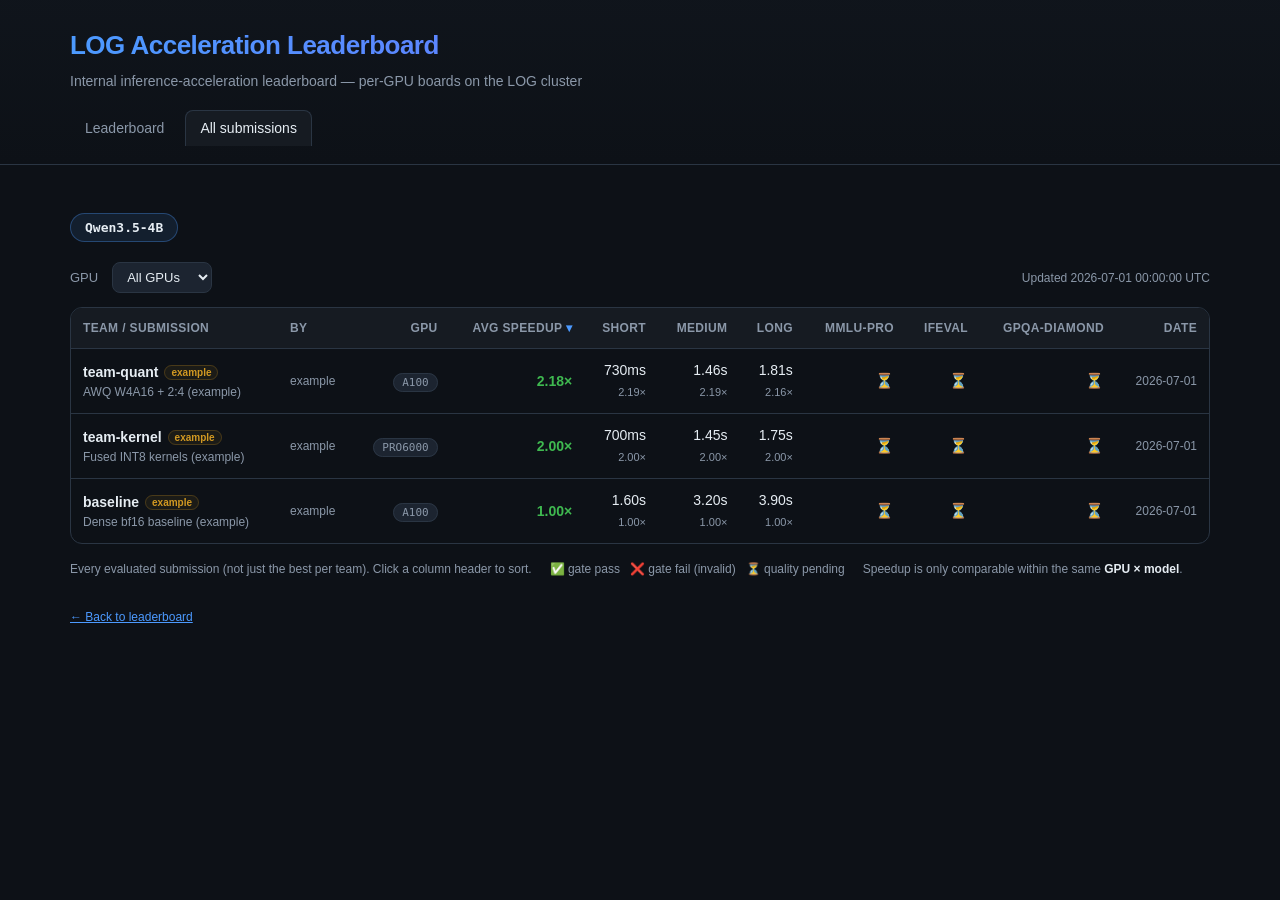
==== docs/submissions.html @ 7dc38eb7 "init: LOG Acceleration Leaderboard Per-(GPU, model) leaderboard with model sub-tabs (pick a model → " ====
<!DOCTYPE html>
<html lang="en">
<head>
  <meta charset="utf-8" />
  <meta name="viewport" content="width=device-width, initial-scale=1" />
  <title>All submissions — LOG Acceleration Leaderboard</title>
  <link rel="stylesheet" href="./assets/style.css" />
</head>
<body>
  <header class="hero">
    <div class="hero-inner">
      <h1 data-cfg-title>LOG Acceleration Leaderboard</h1>
      <p data-cfg-subtitle></p>
      <nav class="tabs">
        <a href="./index.html">Leaderboard</a>
        <a href="./submissions.html" class="active">All submissions</a>
      </nav>
    </div>
  </header>

  <main class="wrap">
    <!-- model selector (sub-tabs) -->
    <div class="subtabs" id="model-tabs"></div>

    <div class="toolbar">
      <label for="gpu-filter">GPU</label>
      <select id="gpu-filter"></select>
      <div class="spacer"></div>
      <div class="updated" id="updated"></div>
    </div>

    <!-- flat table of every evaluated run (GPU + Model columns, filterable) -->
    <div id="subs"></div>

    <div class="legend">
      <span>Every evaluated submission (not just the best per team). Click a column header to sort.</span>
      <span><b>✅</b> gate pass &nbsp; <b>❌</b> gate fail (invalid) &nbsp; <b>⏳</b> quality pending</span>
      <span>Speedup is only comparable within the same <b>GPU × model</b>.</span>
    </div>

    <div class="footer">
      <p><a href="./index.html">&larr; Back to leaderboard</a></p>
    </div>
  </main>

  <script src="./assets/app.js"></script>
</body>
</html>
---- docs/assets/style.css ----
:root {
  --bg: #0d1117;
  --panel: #161b22;
  --panel-2: #1c2430;
  --border: #2a3543;
  --text: #e6edf3;
  --muted: #8b98a9;
  --accent: #4c9aff;
  --accent-2: #7c5cff;
  --good: #3fb950;
  --bad: #f85149;
  --pending: #d29922;
  --row-hover: #1b2431;
  --gold: #e3b341;
  --silver: #adbac7;
  --bronze: #cd7f32;
}

* { box-sizing: border-box; }

body {
  margin: 0;
  background: var(--bg);
  color: var(--text);
  font-family: -apple-system, BlinkMacSystemFont, "Segoe UI", Roboto, Helvetica, Arial, sans-serif;
  font-size: 14px;
  line-height: 1.5;
}

.wrap { max-width: 1180px; margin: 0 auto; padding: 28px 20px 80px; }

header.hero {
  border-bottom: 1px solid var(--border);
  background: linear-gradient(180deg, #12182080, transparent);
}
.hero-inner { max-width: 1180px; margin: 0 auto; padding: 26px 20px 18px; }
.hero h1 {
  margin: 0;
  font-size: 26px;
  letter-spacing: -0.02em;
  background: linear-gradient(90deg, var(--accent), var(--accent-2));
  -webkit-background-clip: text;
  background-clip: text;
  -webkit-text-fill-color: transparent;
}
.hero p { margin: 6px 0 0; color: var(--muted); }
.hero .model-chip {
  display: inline-block;
  margin-top: 12px;
  padding: 3px 10px;
  font-size: 12px;
  font-family: ui-monospace, SFMono-Regular, Menlo, monospace;
  color: var(--accent);
  background: #4c9aff1a;
  border: 1px solid #4c9aff40;
  border-radius: 999px;
}

nav.tabs { display: flex; gap: 6px; margin-top: 18px; }
nav.tabs a {
  padding: 7px 14px;
  color: var(--muted);
  text-decoration: none;
  border-radius: 8px 8px 0 0;
  border: 1px solid transparent;
  border-bottom: none;
  font-weight: 500;
}
nav.tabs a.active { color: var(--text); background: var(--panel); border-color: var(--border); }
nav.tabs a:hover { color: var(--text); }

.toolbar {
  display: flex;
  align-items: center;
  gap: 14px;
  flex-wrap: wrap;
  margin: 20px 0 14px;
}
.toolbar label { color: var(--muted); font-size: 13px; }
.toolbar select, .toolbar input {
  background: var(--panel-2);
  color: var(--text);
  border: 1px solid var(--border);
  border-radius: 8px;
  padding: 6px 10px;
  font-size: 13px;
}
.toolbar .spacer { flex: 1; }
.toolbar .updated { color: var(--muted); font-size: 12px; }

.table-scroll { overflow-x: auto; border: 1px solid var(--border); border-radius: 12px; }
table { width: 100%; border-collapse: collapse; min-width: 860px; }
thead th {
  position: sticky; top: 0;
  background: var(--panel);
  color: var(--muted);
  text-align: right;
  font-weight: 600;
  font-size: 12px;
  text-transform: uppercase;
  letter-spacing: 0.03em;
  padding: 11px 12px;
  border-bottom: 1px solid var(--border);
  white-space: nowrap;
  cursor: pointer;
  user-select: none;
}
thead th.left { text-align: left; }
thead th.sorted::after { content: " \25be"; color: var(--accent); }
thead th.sorted.asc::after { content: " \25b4"; }
tbody td {
  padding: 11px 12px;
  border-bottom: 1px solid var(--border);
  text-align: right;
  white-space: nowrap;
  font-variant-numeric: tabular-nums;
}
tbody td.left { text-align: left; }
tbody tr:last-child td { border-bottom: none; }
tbody tr:hover { background: var(--row-hover); }
tbody tr.invalid { opacity: 0.5; }
tbody tr.invalid .team-name { text-decoration: line-through; }

.rank { font-weight: 700; color: var(--muted); }
.rank.r1 { color: var(--gold); }
.rank.r2 { color: var(--silver); }
.rank.r3 { color: var(--bronze); }

.team-name { font-weight: 600; }
.sub-name { color: var(--muted); font-size: 12px; }
.submitter { color: var(--muted); font-size: 12px; }

.gpu-pill {
  font-family: ui-monospace, SFMono-Regular, Menlo, monospace;
  font-size: 11px;
  padding: 2px 8px;
  border-radius: 999px;
  background: var(--panel-2);
  border: 1px solid var(--border);
  color: var(--muted);
}

.speedup { font-weight: 700; color: var(--good); }
.speedup.none { color: var(--muted); font-weight: 400; }
.ms { color: var(--text); }
.sub-speedup { color: var(--muted); font-size: 11px; }

.gate { font-size: 15px; }
.gate.pass { color: var(--good); }
.gate.fail { color: var(--bad); }
.gate.pending { color: var(--pending); }

.example-flag {
  font-size: 10px;
  color: var(--pending);
  border: 1px solid #d2992240;
  background: #d2992212;
  padding: 1px 6px;
  border-radius: 999px;
  margin-left: 6px;
  vertical-align: middle;
}

.subtabs { display: flex; gap: 6px; flex-wrap: wrap; margin: 20px 0 4px; }
.subtab {
  padding: 6px 14px;
  font-size: 13px;
  font-weight: 600;
  color: var(--muted);
  background: var(--panel-2);
  border: 1px solid var(--border);
  border-radius: 999px;
  cursor: pointer;
  font-family: ui-monospace, SFMono-Regular, Menlo, monospace;
}
.subtab:hover { color: var(--text); }
.subtab.active { color: var(--text); background: #4c9aff1a; border-color: #4c9aff55; }

.board { margin-top: 30px; }
.board:first-of-type { margin-top: 6px; }
.board-head {
  display: flex; align-items: baseline; justify-content: space-between;
  gap: 14px; flex-wrap: wrap; margin: 0 2px 10px;
}
.board-title { margin: 0; font-size: 18px; letter-spacing: -0.01em; }
.board-title .board-model { color: var(--muted); font-weight: 500; font-size: 14px; margin-left: 8px; }
.board-note { color: var(--muted); font-size: 12px; }
.board-note code { font-size: 11px; }

.legend { margin-top: 16px; color: var(--muted); font-size: 12px; display: flex; gap: 18px; flex-wrap: wrap; }
.legend span b { color: var(--text); font-weight: 600; }

.empty { padding: 40px; text-align: center; color: var(--muted); }
.footer { margin-top: 30px; color: var(--muted); font-size: 12px; }
.footer a { color: var(--accent); }
a { color: var(--accent); }
code { font-family: ui-monospace, SFMono-Regular, Menlo, monospace; background: var(--panel-2); padding: 1px 5px; border-radius: 5px; font-size: 12px; }
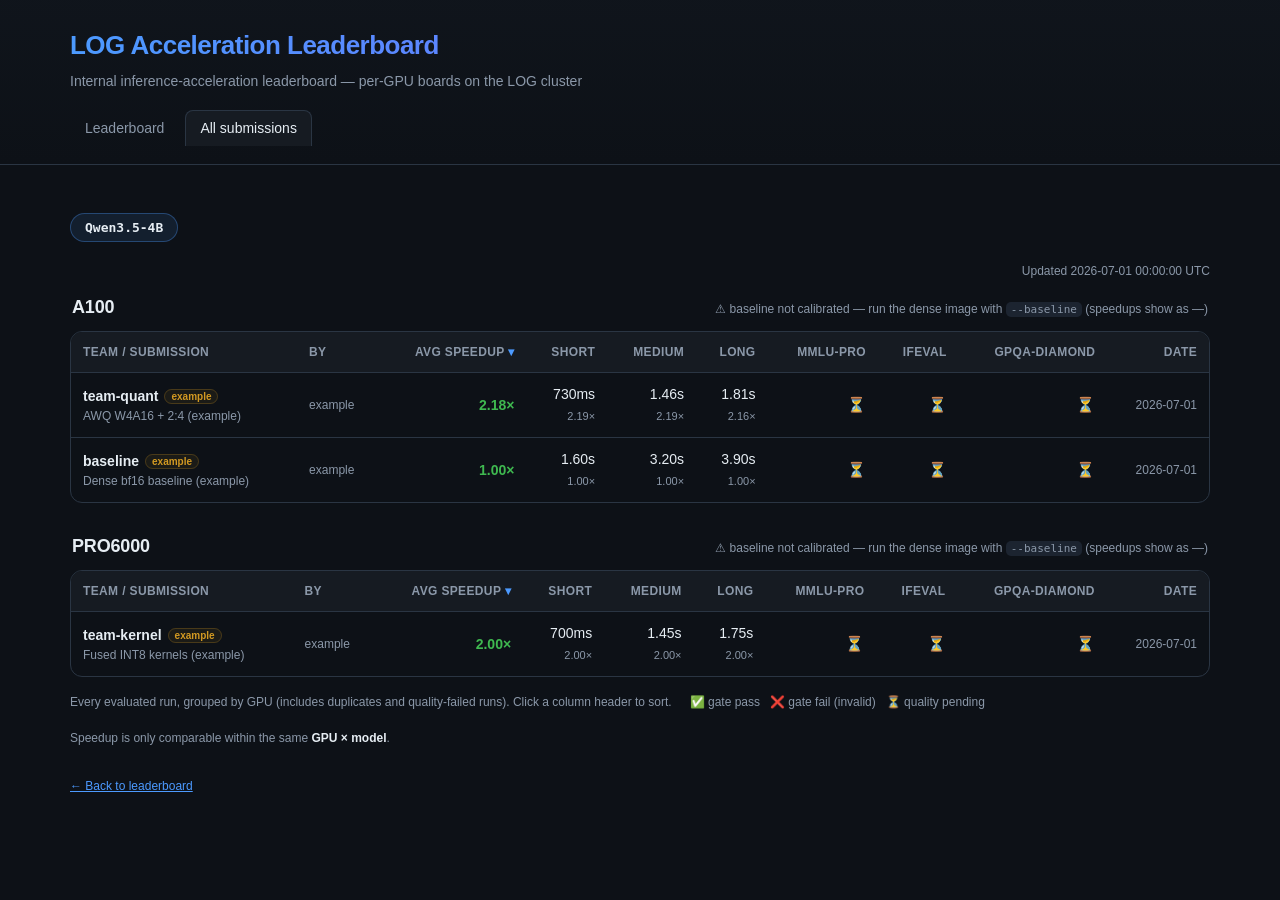
==== commit 148b263f: "submissions: per-GPU boards matching the leaderboard layout All submissions page now mirrors the lea" ====
--- a/docs/submissions.html
+++ b/docs/submissions.html
@@ -23,8 +23,6 @@
     <div class="subtabs" id="model-tabs"></div>
 
     <div class="toolbar">
-      <label for="gpu-filter">GPU</label>
-      <select id="gpu-filter"></select>
       <div class="spacer"></div>
       <div class="updated" id="updated"></div>
     </div>
@@ -33,7 +31,7 @@
     <div id="subs"></div>
 
     <div class="legend">
-      <span>Every evaluated submission (not just the best per team). Click a column header to sort.</span>
+      <span>Every evaluated run, grouped by GPU (includes duplicates and quality-failed runs). Click a column header to sort.</span>
       <span><b>✅</b> gate pass &nbsp; <b>❌</b> gate fail (invalid) &nbsp; <b>⏳</b> quality pending</span>
       <span>Speedup is only comparable within the same <b>GPU × model</b>.</span>
     </div>
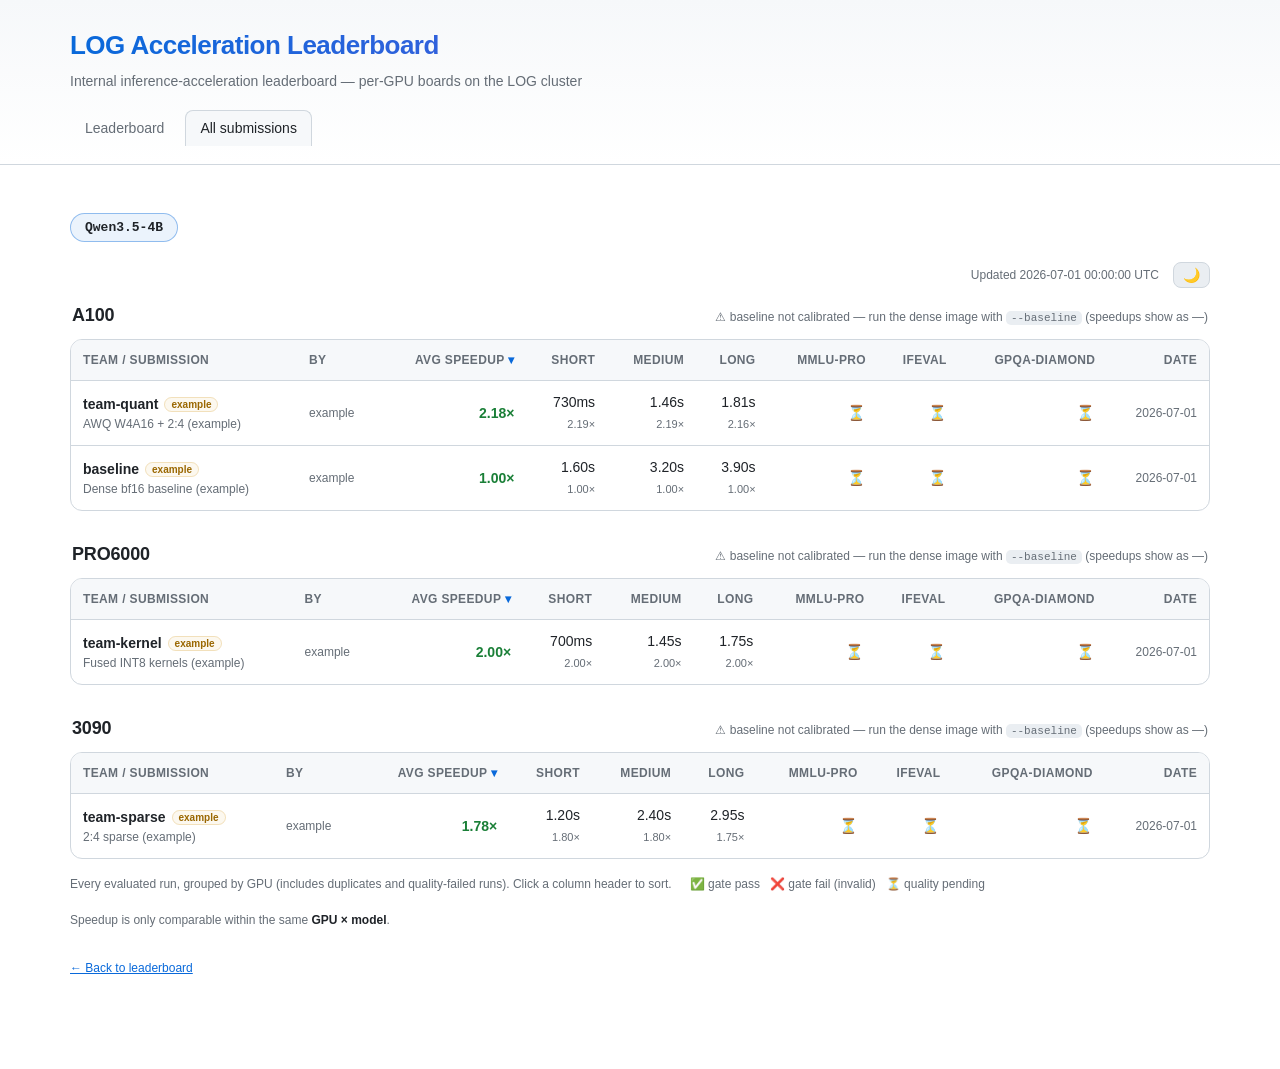
==== commit 0d6fdbce: "add light/dark theme toggle (system default + persisted override)" ====
--- a/docs/submissions.html
+++ b/docs/submissions.html
@@ -5,6 +5,10 @@
   <meta name="viewport" content="width=device-width, initial-scale=1" />
   <title>All submissions — LOG Acceleration Leaderboard</title>
   <link rel="stylesheet" href="./assets/style.css" />
+  <script>
+    // Apply stored theme before first paint to avoid a flash.
+    (function () { try { var t = localStorage.getItem("theme"); if (t) document.documentElement.setAttribute("data-theme", t); } catch (e) {} })();
+  </script>
 </head>
 <body>
   <header class="hero">
@@ -25,6 +29,7 @@
     <div class="toolbar">
       <div class="spacer"></div>
       <div class="updated" id="updated"></div>
+      <button id="theme-toggle" class="theme-toggle" type="button" aria-label="Toggle color theme">🌙</button>
     </div>
 
     <!-- flat table of every evaluated run (GPU + Model columns, filterable) -->
--- a/docs/assets/style.css
+++ b/docs/assets/style.css
@@ -7,6 +7,8 @@
   --muted: #8b98a9;
   --accent: #4c9aff;
   --accent-2: #7c5cff;
+  --accent-soft: #4c9aff1a;
+  --accent-border: #4c9aff55;
   --good: #3fb950;
   --bad: #f85149;
   --pending: #d29922;
@@ -16,6 +18,50 @@
   --bronze: #cd7f32;
 }
 
+/* Light palette — applied when the user picks light, or when the OS prefers
+   light and no explicit choice is stored. */
+:root[data-theme="light"] {
+  --bg: #ffffff;
+  --panel: #f6f8fa;
+  --panel-2: #eaeef2;
+  --border: #d0d7de;
+  --text: #1f2328;
+  --muted: #656d76;
+  --accent: #0969da;
+  --accent-2: #8250df;
+  --accent-soft: #0969da14;
+  --accent-border: #0969da66;
+  --good: #1a7f37;
+  --bad: #cf222e;
+  --pending: #9a6700;
+  --row-hover: #f3f4f6;
+  --gold: #9a6700;
+  --silver: #6e7781;
+  --bronze: #a0522d;
+}
+
+@media (prefers-color-scheme: light) {
+  :root:not([data-theme]) {
+    --bg: #ffffff;
+    --panel: #f6f8fa;
+    --panel-2: #eaeef2;
+    --border: #d0d7de;
+    --text: #1f2328;
+    --muted: #656d76;
+    --accent: #0969da;
+    --accent-2: #8250df;
+    --accent-soft: #0969da14;
+    --accent-border: #0969da66;
+    --good: #1a7f37;
+    --bad: #cf222e;
+    --pending: #9a6700;
+    --row-hover: #f3f4f6;
+    --gold: #9a6700;
+    --silver: #6e7781;
+    --bronze: #a0522d;
+  }
+}
+
 * { box-sizing: border-box; }
 
 body {
@@ -31,7 +77,7 @@
 
 header.hero {
   border-bottom: 1px solid var(--border);
-  background: linear-gradient(180deg, #12182080, transparent);
+  background: linear-gradient(180deg, var(--panel), transparent);
 }
 .hero-inner { max-width: 1180px; margin: 0 auto; padding: 26px 20px 18px; }
 .hero h1 {
@@ -87,6 +133,17 @@
 }
 .toolbar .spacer { flex: 1; }
 .toolbar .updated { color: var(--muted); font-size: 12px; }
+.theme-toggle {
+  background: var(--panel-2);
+  border: 1px solid var(--border);
+  color: var(--text);
+  border-radius: 8px;
+  padding: 5px 9px;
+  font-size: 14px;
+  line-height: 1;
+  cursor: pointer;
+}
+.theme-toggle:hover { border-color: var(--accent-border); }
 
 .table-scroll { overflow-x: auto; border: 1px solid var(--border); border-radius: 12px; }
 table { width: 100%; border-collapse: collapse; min-width: 860px; }
@@ -174,7 +231,7 @@
   font-family: ui-monospace, SFMono-Regular, Menlo, monospace;
 }
 .subtab:hover { color: var(--text); }
-.subtab.active { color: var(--text); background: #4c9aff1a; border-color: #4c9aff55; }
+.subtab.active { color: var(--text); background: var(--accent-soft); border-color: var(--accent-border); }
 
 .board { margin-top: 30px; }
 .board:first-of-type { margin-top: 6px; }
